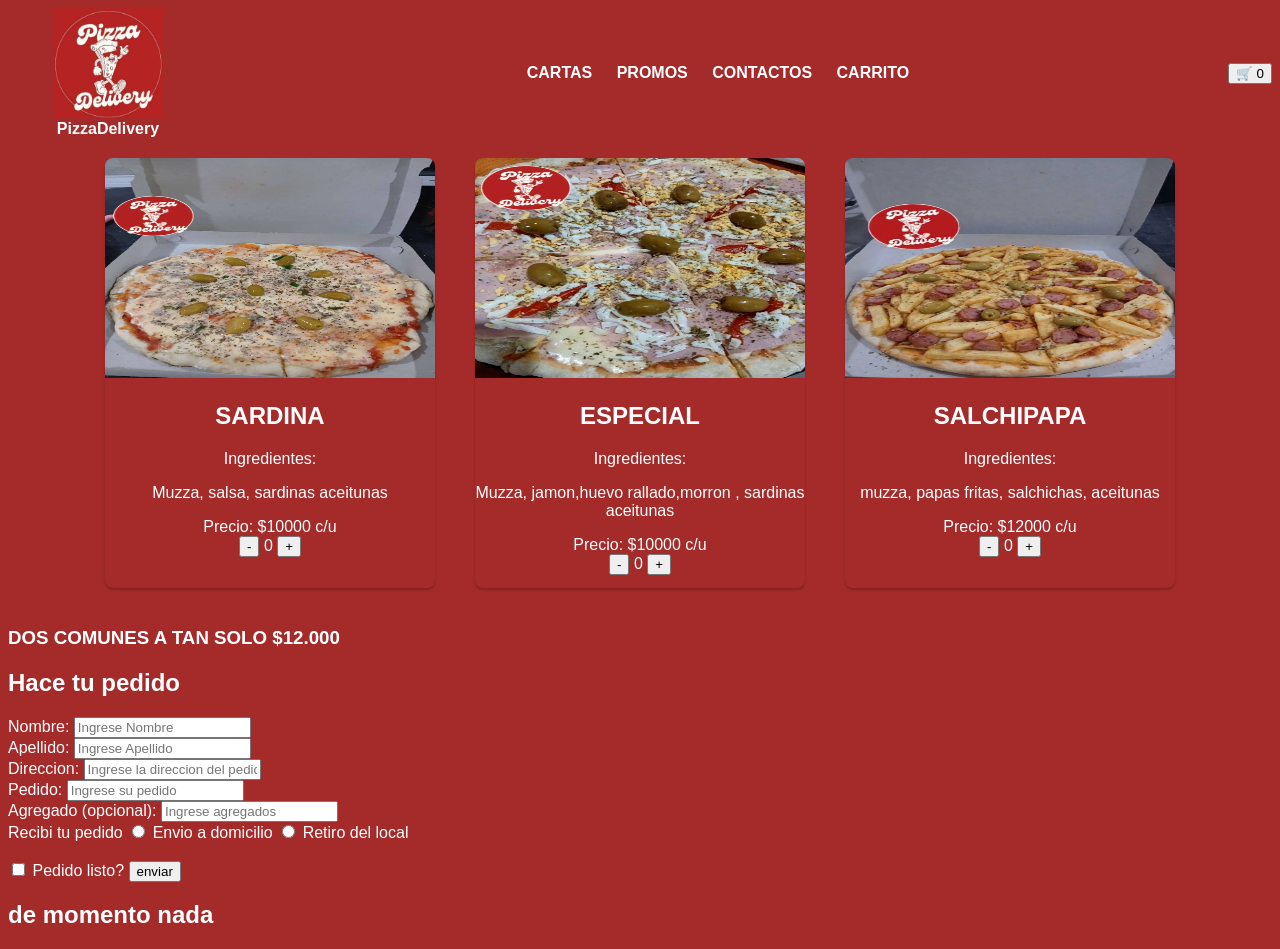
==== Proyectos/PizzaDelivery/index.html @ 33399176 "fix: proyectos" ====
<!DOCTYPE html>
<html lang="en">
<head>
    <meta charset="UTF-8">
    <link rel="stylesheet" href="pizzadelivery.css">
    <meta name="viewport" content="width=device-width, initial-scale=1.0">
    <title>PizzaDelivery</title>
</head>
<body>
    <header>
        <div class="logo">
            <img src="imagenes/logo/logo_pizzadelivery.jpeg" alt="Logo PizzaDelivery">
            <p>PizzaDelivery</p>
        </div>
        <button class="hamburguesa">☰</button>
        <nav class="menu">
            <ul>
                <li><a href="#cartaspizzas">CARTAS</a></li>
                <li><a href="#promos">PROMOS</a></li>
                <li><a href="#contacto">CONTACTOS</a></li>
                <li><a href="carro.html">CARRITO</a></li>
            </ul>
            
        </nav>
        <button class="header__carrito-btn" id="btnCarrito">
        🛒 <span id="contadorCarrito">0</span>
        </button>
    </header>
    <section id="cartaspizzas">
        <div class="cartas" id="cartas_pz">   
            <!-- <div class="carta"> -->
                <!-- <img src="imagenes/cartas/muzza.jpeg" alt="Sardina"> -->

                <!-- <h2>SARDINA</h2> -->

                <!-- <h3>Ingredientes</h3> -->
                <!-- <ul> -->
                    <!-- <li>Salsa de la casa</li> -->

                    <!-- <li>Muzarella</li> -->
                    <!-- <li>Sardinas</li> -->
                    <!-- <li>Aceitunas</li> -->
                <!-- </ul> -->
            <!-- </div> -->
            <!-- <div class="carta"> -->
                <!-- <img src="imagenes/cartas/especial.jpeg" alt="Especial"> -->
                <!-- <h3>ESPECIAL</h3> -->
                <!-- <h3>Ingredientes</h3> -->
                <!-- <ul> -->
                    <!-- <li>Salsa de la casa</li> -->
                    <!-- <li>Muzarella</li> -->
                    <!-- <li>Jamon cocido</li> -->
                    <!-- <li>Huevo</li> -->
                    <!-- <li>Morron</li> -->
                    <!-- <li>Aceitunas</li> -->
                <!-- </ul> -->
            <!-- </div> -->
        </div>    
    </section>
    <section id="promos">
        <div class="promos"></div>
        <h3>DOS COMUNES A TAN SOLO $12.000</h3>
    </section>
    <section id="contacto">
        <div class="Formulario">
            <h1>Hace tu pedido</h1>
            <main>
                        <form action="#" method="post">
        <label for="nombre">Nombre:</label>
        <input type="text" id="nombre" name="nombre" required placeholder="Ingrese Nombre"> <br>
        
        <label for="apellido">Apellido:</label>
        <input type="text" id="apellido" required placeholder="Ingrese Apellido"> <br>
        
        <label for="direccion">Direccion:</label>
        <input type="text" id="direccion" name="direccion" required placeholder="Ingrese la direccion del pedido"> <br>
        
        <label for="pedido">Pedido:</label>
        <input type="text" id="pedido" name="pedido" required placeholder="Ingrese su pedido"><br>
        
        <label for="mensaje">Agregado (opcional):</label>
        <input type="text" id="mensaje" name="mensaje" placeholder="Ingrese agregados"><br>
        
        
        <label>Recibi tu pedido</label>
        <input type="radio" id="envio" name="recibi" value="envio" required>
        <label for="envio">Envio a domicilio</label>
        <input type="radio" id="local" name="recibi" value="local" required>
        <label for="local">Retiro del local</label>
        <br><br>

       <!-- <label for="motivo">Motivo de contacto:</label>
        <select id="motivo" name="motivo">
            <option value="compra">compra</option>
            <option value="Consulta">Consulta</option>
        </select> 
        <br> -->
        <input type="checkbox" id="confirmar" name="confirmar" required>
        <label for="confirmar">Pedido listo?</label>
        <input type="submit" value="enviar">
        
    </form>
            </main>
        </div>
    </section>
    <section id="login">
        <h1>de momento nada</h1>
    </section> 
    <script type="module" src="pizzadelivery.js" defer></script> 
</body>
</html>
---- Proyectos/PizzaDelivery/pizzadelivery.css ----
body {
    color: white;
    background-color: brown;
    font-family: 'fredoka one', sans-serif ;
}

/* =========================================================
   HEADER
   ========================================================= */

header {
    display: flex;
    align-items: center;

    /* Permite que el menú pase a una segunda línea
       cuando se abre en celular */
    flex-wrap: wrap;
}


/* =========================================================
   BOTÓN HAMBURGUESA
   ========================================================= */

.hamburguesa {
    font-size: 50px;
    background: none;
    border: none;
    color: white;
    cursor: pointer;

    /* Aumenta el área donde se puede hacer clic */
    padding: 20px;

    /* Hace que el botón tenga un tamaño mínimo */
    width: 80px;
    height: 80px;

    /* Empuja el botón hacia la derecha */
    margin-left: auto;
}


/* =========================================================
   MENÚ
   ========================================================= */

/* En celular el menú comienza oculto */
.menu {
    display: none;
}


/* Cuando JS agrega la clase "mostrar", aparece */
.menu.mostrar {
    display: block;

    /* Hace que el menú ocupe toda la línea
       debajo del logo y del botón */
    width: 100%;
}


/* El menú ocupa todo el ancho debajo del encabezado */
header nav {
    width: 100%;
    flex: none;
    text-align: center;

    /* Eliminamos el desplazamiento que teníamos antes */
    margin-left: 0;
}


/* =========================================================
   LOGO
   ========================================================= */

.logo {
    width: 200px;
    flex-shrink: 0;
    text-align: center;
}


.logo p {
    margin: 2px 0 0 0;
    font-weight: bold;
    color: white;
}


.logo img {
    width: 150px;
    height: 110px;
    object-fit: contain;
    display: block;
    margin: 0 auto;
}


/* =========================================================
   OPCIONES DEL MENÚ
   ========================================================= */

.menu ul {
    list-style-type: none;
    margin: 0;
    padding: 0;
}


.menu ul li {
    /* En celular las opciones aparecen una debajo de otra */
    display: block;
}


.menu ul li a {
    /* Cada enlace ocupa todo el ancho disponible */
    display: block;
    padding: 10px;
    text-decoration: none;
    font-weight: bold;
    color: white;
}


.menu ul li a:hover {
    color: blue;
}


/* =========================================================
   CARTAS
   ========================================================= */

#cartas_pz {
    width: 100%;
    max-width: 1200px;
    height: auto;
    display: flex;
    flex-wrap: wrap;
    justify-content: center;
    margin: auto;
}

#cartas_pz .pizzas{
    width: 330px;
    height: 430px;
    border-radius: 8px;
    box-shadow: 0 2px 2px rgba(0, 0, 0, 0.2);
    overflow: hidden;
    margin: 20px;
    text-align: center;
    transition: all 0.25s;
}

#cartas_pz .pizzas:hover{
    transform: translateY(-15px);
    box-shadow: 0 12px 16px rgba(0, 0, 0, 0.2);
}

#cartas_pz .pizzas img{
    width: 330px;
    height: 220px;
}





@media (min-width: 1080px) {

    /* =====================================================
       HEADER PARA COMPUTADORA
       ===================================================== */

    header {
        display: flex;
        align-items: center;

        /* Evita que los elementos salten a otra línea */
        flex-wrap: nowrap;
    }


    /* =====================================================
       BOTÓN HAMBURGUESA
       ===================================================== */

    .hamburguesa {
        /* Oculta el botón en computadora */
        display: none;
    }


    /* =====================================================
       MENÚ
       ===================================================== */

    header nav {
        /* Hace que el menú ocupe el espacio disponible */
        flex: 1;

        /* Centra las opciones */
        text-align: center;

        margin-left: 0;
    }


    /* El menú vuelve a estar visible en computadora */
    .menu {
        display: block;
        width: auto;
    }


    /* =====================================================
       LOGO
       ===================================================== */

    .logo {
        width: 200px;
        flex-shrink: 0;
        text-align: center;
    }


    .logo p {
        margin: 2px 0 0 0;
        font-weight: bold;
        color: white;
    }


    .logo img {
        width: 150px;
        height: 110px;
        object-fit: contain;
        display: block;
        margin: 0 auto;
    }


    /* =====================================================
       OPCIONES DEL MENÚ
       ===================================================== */

    .menu ul {
        list-style-type: none;
        margin: 0;
        padding: 0;
    }


    .menu ul li {
        /* En computadora vuelven a estar una al lado de otra */
        display: inline-block;
    }


    .menu ul li a {
        display: block;
        padding: 10px;
        text-decoration: none;
        font-weight: bold;
        color: white;
    }


    .menu ul li a:hover {
        color: blue;
    }

    

}
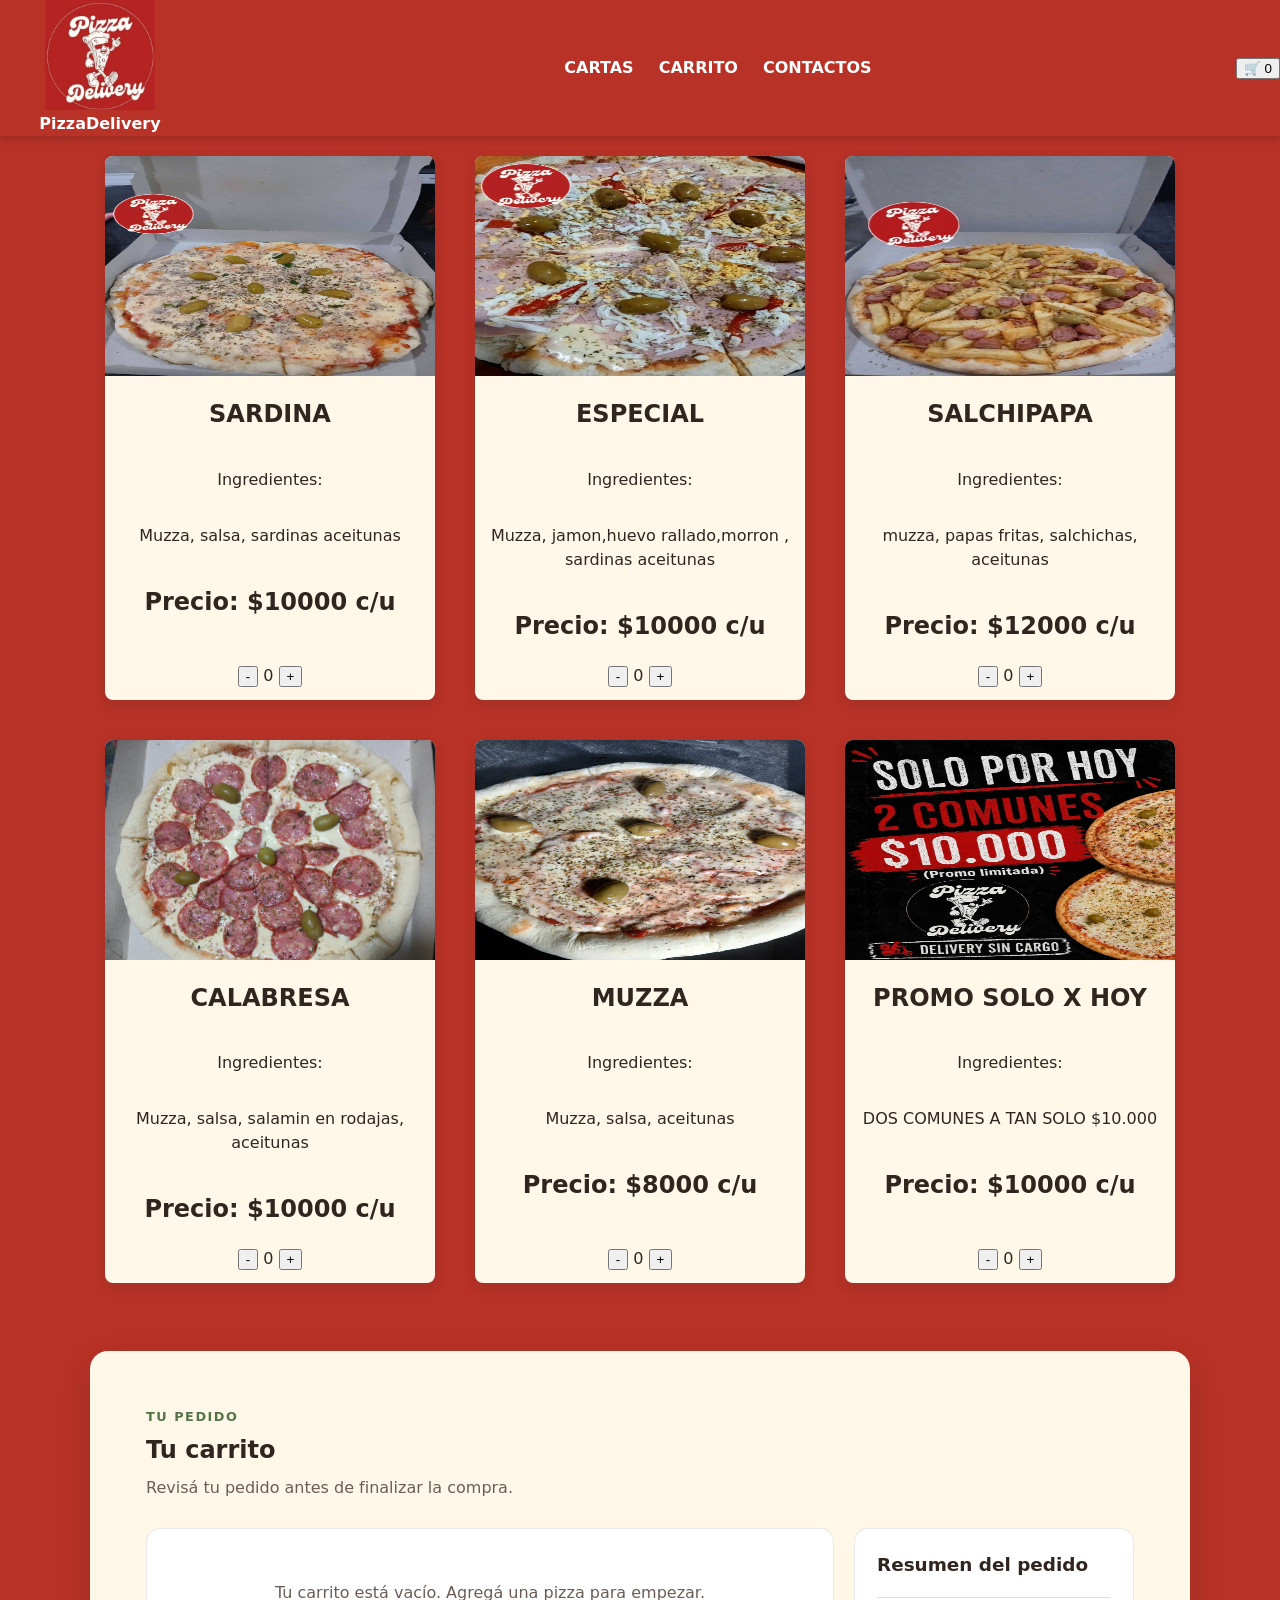
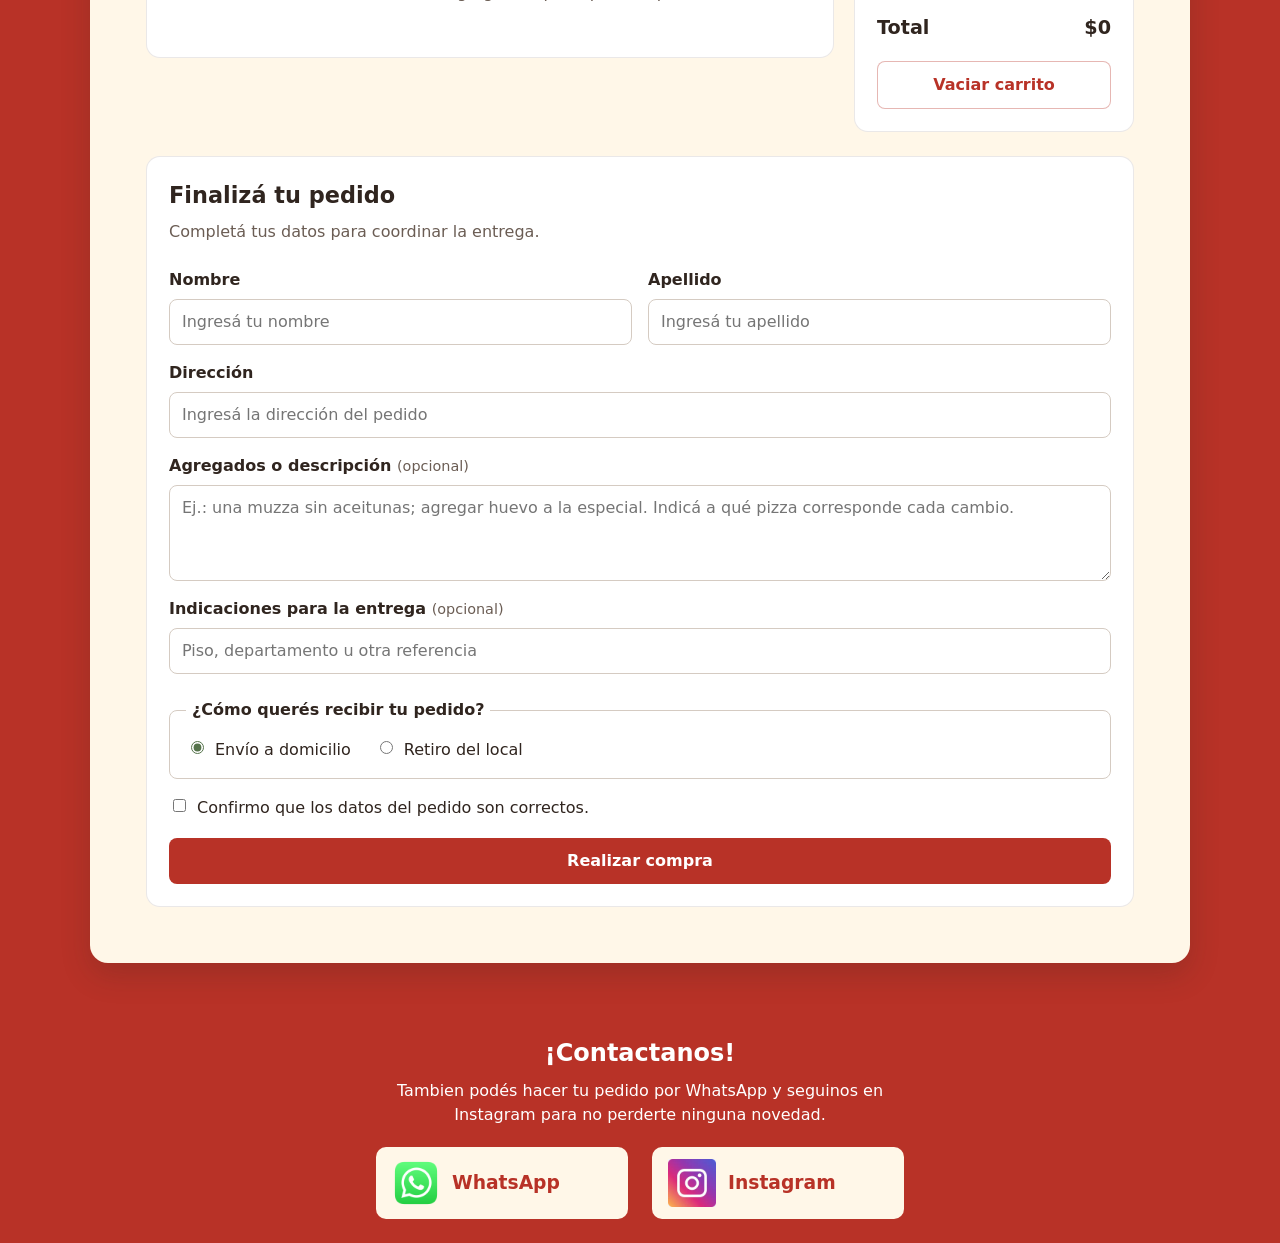
==== commit 39121fac: "pizzadelivery al 90% Co-authored-by: Copilot <223556219+Copilot@users.noreply.github.com>" ====
--- a/Proyectos/PizzaDelivery/index.html
+++ b/Proyectos/PizzaDelivery/index.html
@@ -1,5 +1,5 @@
 <!DOCTYPE html>
-<html lang="en">
+<html lang="es">
 <head>
     <meta charset="UTF-8">
     <link rel="stylesheet" href="pizzadelivery.css">
@@ -16,9 +16,8 @@
         <nav class="menu">
             <ul>
                 <li><a href="#cartaspizzas">CARTAS</a></li>
-                <li><a href="#promos">PROMOS</a></li>
+                <li><a href="#carrito">CARRITO</a></li>
                 <li><a href="#contacto">CONTACTOS</a></li>
-                <li><a href="carro.html">CARRITO</a></li>
             </ul>
             
         </nav>
@@ -28,84 +27,94 @@
     </header>
     <section id="cartaspizzas">
         <div class="cartas" id="cartas_pz">   
-            <!-- <div class="carta"> -->
-                <!-- <img src="imagenes/cartas/muzza.jpeg" alt="Sardina"> -->
 
-                <!-- <h2>SARDINA</h2> -->
-
-                <!-- <h3>Ingredientes</h3> -->
-                <!-- <ul> -->
-                    <!-- <li>Salsa de la casa</li> -->
-
-                    <!-- <li>Muzarella</li> -->
-                    <!-- <li>Sardinas</li> -->
-                    <!-- <li>Aceitunas</li> -->
-                <!-- </ul> -->
-            <!-- </div> -->
-            <!-- <div class="carta"> -->
-                <!-- <img src="imagenes/cartas/especial.jpeg" alt="Especial"> -->
-                <!-- <h3>ESPECIAL</h3> -->
-                <!-- <h3>Ingredientes</h3> -->
-                <!-- <ul> -->
-                    <!-- <li>Salsa de la casa</li> -->
-                    <!-- <li>Muzarella</li> -->
-                    <!-- <li>Jamon cocido</li> -->
-                    <!-- <li>Huevo</li> -->
-                    <!-- <li>Morron</li> -->
-                    <!-- <li>Aceitunas</li> -->
-                <!-- </ul> -->
-            <!-- </div> -->
         </div>    
     </section>
-    <section id="promos">
-        <div class="promos"></div>
-        <h3>DOS COMUNES A TAN SOLO $12.000</h3>
-    </section>
-    <section id="contacto">
-        <div class="Formulario">
-            <h1>Hace tu pedido</h1>
-            <main>
-                        <form action="#" method="post">
-        <label for="nombre">Nombre:</label>
-        <input type="text" id="nombre" name="nombre" required placeholder="Ingrese Nombre"> <br>
-        
-        <label for="apellido">Apellido:</label>
-        <input type="text" id="apellido" required placeholder="Ingrese Apellido"> <br>
-        
-        <label for="direccion">Direccion:</label>
-        <input type="text" id="direccion" name="direccion" required placeholder="Ingrese la direccion del pedido"> <br>
-        
-        <label for="pedido">Pedido:</label>
-        <input type="text" id="pedido" name="pedido" required placeholder="Ingrese su pedido"><br>
-        
-        <label for="mensaje">Agregado (opcional):</label>
-        <input type="text" id="mensaje" name="mensaje" placeholder="Ingrese agregados"><br>
-        
-        
-        <label>Recibi tu pedido</label>
-        <input type="radio" id="envio" name="recibi" value="envio" required>
-        <label for="envio">Envio a domicilio</label>
-        <input type="radio" id="local" name="recibi" value="local" required>
-        <label for="local">Retiro del local</label>
-        <br><br>
 
-       <!-- <label for="motivo">Motivo de contacto:</label>
-        <select id="motivo" name="motivo">
-            <option value="compra">compra</option>
-            <option value="Consulta">Consulta</option>
-        </select> 
-        <br> -->
-        <input type="checkbox" id="confirmar" name="confirmar" required>
-        <label for="confirmar">Pedido listo?</label>
-        <input type="submit" value="enviar">
-        
-    </form>
-            </main>
+    <section class="carrito" id="carrito">
+        <div class="carrito__encabezado">
+            <p class="carrito__etiqueta">Tu pedido</p>
+            <h2 class="seccion__titulo">Tu carrito</h2>
+            <p class="carrito__descripcion">Revisá tu pedido antes de finalizar la compra.</p>
+        </div>
+
+        <div class="carrito__contenedor">
+            <div class="carrito__lista" id="listaCarrito">
+                <!-- Los items se insertan dinámicamente con JS -->
+                <p class="carrito__vacio" id="carritoVacio">Tu carrito está vacío. Agregá una pizza para empezar.</p>
+            </div>
+
+            <aside class="carrito__resumen" id="resumenCarrito">
+                <h3 class="carrito__resumen-titulo">Resumen del pedido</h3>
+                <div class="carrito__linea carrito__linea--total">
+                    <span>Total</span>
+                    <span id="total">$0</span>
+                </div>
+                <button class="btn btn--secundario btn--bloque" id="btnVaciar" type="button">
+                    Vaciar carrito
+                </button>
+            </aside>
+        </div>
+
+        <div class="formulario-pedido-contenedor">
+            <h3 class="formulario-pedido__titulo">Finalizá tu pedido</h3>
+            <p class="formulario-pedido__descripcion">Completá tus datos para coordinar la entrega.</p>
+
+            <form id="formCheckout">
+                <div class="formulario-pedido__campos">
+                    <div class="formulario-pedido__campo">
+                        <label for="nombre">Nombre</label>
+                        <input type="text" id="nombre" placeholder="Ingresá tu nombre" required>
+                    </div>
+                    <div class="formulario-pedido__campo">
+                        <label for="apellido">Apellido</label>
+                        <input type="text" id="apellido" placeholder="Ingresá tu apellido" required>
+                    </div>
+                    <div class="formulario-pedido__campo formulario-pedido__campo--completo">
+                        <label for="direccion">Dirección</label>
+                        <input type="text" id="direccion" placeholder="Ingresá la dirección del pedido" required>
+                    </div>
+                    <div class="formulario-pedido__campo formulario-pedido__campo--completo">
+                        <label for="agregado">Agregados o descripción <span>(opcional)</span></label>
+                        <textarea id="agregado" rows="3" placeholder="Ej.: una muzza sin aceitunas; agregar huevo a la especial. Indicá a qué pizza corresponde cada cambio."></textarea>
+                    </div>
+                    <div class="formulario-pedido__campo formulario-pedido__campo--completo">
+                        <label for="indicacionesEntrega">Indicaciones para la entrega <span>(opcional)</span></label>
+                        <input type="text" id="indicacionesEntrega" placeholder="Piso, departamento u otra referencia">
+                    </div>
+                </div>
+
+                <fieldset class="formulario-pedido__envio">
+                    <legend>¿Cómo querés recibir tu pedido?</legend>
+                    <label><input type="radio" name="tipoEnvio" value="Envio a domicilio" checked> Envío a domicilio</label>
+                    <label><input type="radio" name="tipoEnvio" value="Retiro del local"> Retiro del local</label>
+                </fieldset>
+
+                <div class="formulario-pedido__confirmacion">
+                    <label><input type="checkbox" id="pedidoListo" required> Confirmo que los datos del pedido son correctos.</label>
+                </div>
+
+                <button type="submit" class="btn btn--primario btn--bloque" id="btnEnviarPedido">Realizar compra</button>
+            </form>
         </div>
     </section>
-    <section id="login">
-        <h1>de momento nada</h1>
-    </section> 
+
+    <section id="contacto">
+        <div class="contacto__encabezado">
+            <h2>¡Contactanos!</h2>
+            <p>Tambien podés hacer tu pedido por WhatsApp y seguinos en Instagram para no perderte ninguna novedad.</p>
+        </div>
+        <div class="contacto__lista">
+            <div class="WSP">
+                <img src="imagenes/logo/logo whatsapp.png" alt="WhatsApp">
+                <a href="http://wa.me/3865241081"><h3>WhatsApp</h3></a>
+            </div>
+            <div class="insta">
+                <img src="imagenes/logo/logo instagram.jpeg" alt="Instagram">
+                <a href="https://www.instagram.com/pizzadelivery.jba?exln=MTJzeGRubWtiNGFkYw=="><h3>Instagram</h3></a>
+            </div>
+        </div>
+    </section>
     <script type="module" src="pizzadelivery.js" defer></script> 
 </body>
 </html>
--- a/Proyectos/PizzaDelivery/pizzadelivery.css
+++ b/Proyectos/PizzaDelivery/pizzadelivery.css
@@ -1,7 +1,17 @@
+:root {
+    --fondo: #fff7e8;
+    --superficie: #ffffff;
+    --texto: #30251f;
+    --primario: #b83227;
+    --acento: #55734b;
+}
+
 body {
-    color: white;
-    background-color: brown;
-    font-family: 'fredoka one', sans-serif ;
+    margin: 0;
+    color: var(--texto);
+    background-color: var(--primario);
+    font-family: system-ui, -apple-system, "Segoe UI", sans-serif;
+    line-height: 1.5;
 }
 
 /* =========================================================
@@ -9,12 +19,24 @@
    ========================================================= */
 
 header {
+    position: sticky;
+    top: 0;
+    z-index: 1000;
+    box-shadow: 0 3px 8px rgba(0, 0, 0, 0.18);
+    background-color: var(--primario);
     display: flex;
     align-items: center;
 
     /* Permite que el menú pase a una segunda línea
        cuando se abre en celular */
     flex-wrap: wrap;
+}
+
+#cartaspizzas,
+#promos,
+#contacto,
+#carrito {
+    scroll-margin-top: 140px;
 }
 
 
@@ -127,7 +149,7 @@
 
 
 .menu ul li a:hover {
-    color: blue;
+    color: var(--fondo);
 }
 
 
@@ -147,27 +169,354 @@
 
 #cartas_pz .pizzas{
     width: 330px;
-    height: 430px;
-    border-radius: 8px;
-    box-shadow: 0 2px 2px rgba(0, 0, 0, 0.2);
+    min-height: 430px;
+    height: auto;
+    display: flex;
+    flex-direction: column;
     overflow: hidden;
     margin: 20px;
     text-align: center;
     transition: all 0.25s;
+    background-color: var(--fondo);
+    color: var(--texto);
+    border-radius: 8px;
+    box-shadow: 0 4px 12px rgba(48, 37, 31, 0.18);
 }
 
 #cartas_pz .pizzas:hover{
-    transform: translateY(-15px);
+    transform: translateY(-5px);
     box-shadow: 0 12px 16px rgba(0, 0, 0, 0.2);
 }
 
 #cartas_pz .pizzas img{
-    width: 330px;
+    width: 100%;
     height: 220px;
 }
 
-
-
+.controles-cantidad {
+    margin-top: auto;
+    padding-bottom: 12px;
+}
+
+/* =========================================================
+   CARRITO Y FINALIZACIÓN DEL PEDIDO
+   ========================================================= */
+
+.carrito {
+    box-sizing: border-box;
+    width: calc(100% - 32px);
+    max-width: 1100px;
+    margin: 48px auto;
+    padding: clamp(24px, 5vw, 56px);
+    scroll-margin-top: 140px;
+    background-color: var(--fondo);
+    border-radius: 18px;
+    box-shadow: 0 12px 30px rgba(48, 37, 31, 0.2);
+}
+
+.carrito__encabezado {
+    margin-bottom: 28px;
+}
+
+.carrito__etiqueta {
+    margin: 0 0 6px;
+    color: var(--acento);
+    font-size: 0.8rem;
+    font-weight: 800;
+    letter-spacing: 0.12em;
+    text-transform: uppercase;
+}
+
+.carrito .seccion__titulo,
+.formulario-pedido__titulo {
+    margin: 0;
+    color: var(--texto);
+}
+
+.carrito__descripcion,
+.formulario-pedido__descripcion {
+    margin: 8px 0 0;
+    color: #6b5d54;
+}
+
+.carrito__contenedor {
+    display: grid;
+    grid-template-columns: minmax(0, 1fr);
+    gap: 20px;
+    align-items: start;
+}
+
+.carrito__lista,
+.carrito__resumen,
+.formulario-pedido-contenedor {
+    min-width: 0;
+    padding: 22px;
+    background-color: var(--superficie);
+    border: 1px solid rgba(48, 37, 31, 0.1);
+    border-radius: 14px;
+}
+
+.carrito__vacio {
+    margin: 0;
+    padding: 30px 12px;
+    color: #6b5d54;
+    text-align: center;
+}
+
+.item-carrito {
+    display: flex;
+    flex-wrap: wrap;
+    align-items: center;
+    gap: 8px 16px;
+    margin-bottom: 14px;
+    padding: 16px;
+    background-color: var(--fondo);
+    border: 1px solid rgba(48, 37, 31, 0.08);
+    border-radius: 10px;
+}
+
+.item-carrito:last-child {
+    margin-bottom: 0;
+}
+
+.item-carrito__nombre {
+    flex: 1 1 100%;
+    margin: 0;
+    font-size: 1.05rem;
+}
+
+.item-carrito__cantidad,
+.item-carrito__subtotal {
+    margin: 0;
+}
+
+.item-carrito__cantidad {
+    color: #6b5d54;
+}
+
+.item-carrito__subtotal {
+    margin-left: auto;
+    font-weight: 700;
+}
+
+.carrito__resumen-titulo {
+    margin: 0 0 18px;
+    font-size: 1.15rem;
+}
+
+.carrito__linea--total {
+    display: flex;
+    justify-content: space-between;
+    gap: 16px;
+    margin-bottom: 18px;
+    padding-top: 16px;
+    border-top: 1px solid rgba(48, 37, 31, 0.15);
+    font-size: 1.2rem;
+    font-weight: 800;
+}
+
+.btn--bloque {
+    width: 100%;
+    min-height: 46px;
+    padding: 11px 16px;
+    border: 0;
+    border-radius: 8px;
+    font: inherit;
+    font-weight: 700;
+    cursor: pointer;
+    transition: background-color 0.2s, transform 0.2s;
+}
+
+.btn--secundario {
+    color: var(--primario);
+    background-color: #fff;
+    border: 1px solid rgba(184, 50, 39, 0.35);
+}
+
+.btn--secundario:hover {
+    background-color: #fff1ed;
+}
+
+.btn--primario {
+    color: #fff;
+    background-color: var(--primario);
+}
+
+.btn--primario:hover {
+    background-color: #96291f;
+}
+
+.btn--bloque:hover {
+    transform: translateY(-1px);
+}
+
+.formulario-pedido-contenedor {
+    margin-top: 24px;
+}
+
+.formulario-pedido__titulo {
+    font-size: 1.4rem;
+}
+
+.formulario-pedido__campos {
+    display: grid;
+    grid-template-columns: minmax(0, 1fr);
+    gap: 16px;
+    margin-top: 24px;
+}
+
+.formulario-pedido__campo {
+    display: flex;
+    flex-direction: column;
+    gap: 7px;
+}
+
+.formulario-pedido__campo label,
+.formulario-pedido__envio legend {
+    font-weight: 700;
+}
+
+.formulario-pedido__campo label span {
+    color: #6b5d54;
+    font-size: 0.9rem;
+    font-weight: 400;
+}
+
+.formulario-pedido__campo input,
+.formulario-pedido__campo textarea {
+    box-sizing: border-box;
+    width: 100%;
+    min-height: 44px;
+    padding: 10px 12px;
+    color: var(--texto);
+    background-color: #fff;
+    border: 1px solid #d5cbc2;
+    border-radius: 8px;
+    font: inherit;
+}
+
+.formulario-pedido__campo textarea {
+    min-height: 96px;
+    resize: vertical;
+}
+
+.formulario-pedido__campo input:focus,
+.formulario-pedido__campo textarea:focus {
+    outline: 3px solid rgba(85, 115, 75, 0.2);
+    border-color: var(--acento);
+}
+
+.formulario-pedido__envio {
+    display: flex;
+    flex-wrap: wrap;
+    gap: 14px 24px;
+    margin: 24px 0 16px;
+    padding: 16px;
+    border: 1px solid #d5cbc2;
+    border-radius: 8px;
+}
+
+.formulario-pedido__envio legend {
+    padding: 0 6px;
+}
+
+.formulario-pedido__envio label,
+.formulario-pedido__confirmacion label {
+    display: inline-flex;
+    align-items: flex-start;
+    gap: 8px;
+}
+
+.formulario-pedido__confirmacion {
+    margin-bottom: 18px;
+}
+
+.formulario-pedido__envio input,
+.formulario-pedido__confirmacion input {
+    accent-color: var(--acento);
+}
+
+@media (min-width: 720px) {
+    .carrito__contenedor {
+        grid-template-columns: minmax(0, 1fr) 280px;
+    }
+
+    .formulario-pedido__campos {
+        grid-template-columns: repeat(2, minmax(0, 1fr));
+    }
+
+    .formulario-pedido__campo--completo {
+        grid-column: 1 / -1;
+    }
+}
+/* CONTACTO */
+#contacto {
+    padding: 24px 16px;
+}
+
+.contacto__encabezado {
+    margin-bottom: 20px;
+    color: #fff;
+    text-align: center;
+}
+
+.contacto__encabezado h2 {
+    margin: 0 0 8px;
+}
+
+.contacto__encabezado p {
+    max-width: 560px;
+    margin: 0 auto;
+}
+
+.contacto__lista {
+    display: flex;
+    flex-direction: row;
+    flex-wrap: wrap;
+    justify-content: center;
+    gap: 24px;
+}
+
+.WSP,
+.insta {
+    display: flex;
+    align-items: center;
+    gap: 12px;
+    width: 220px;
+    padding: 12px 16px;
+    background-color: var(--fondo);
+    border-radius: 10px;
+}
+
+.WSP img,
+.insta img {
+    width: 48px;
+    height: 48px;
+    object-fit: contain;
+}
+
+.WSP h3,
+.insta h3 {
+    margin: 0;
+}
+
+#contacto a {
+    color: var(--primario);
+    text-decoration: none;
+}
+
+#contacto a:hover {
+    color: var(--acento);
+    text-decoration: underline;
+}
+
+@media (max-width: 719px) {
+    .contacto__lista {
+        flex-direction: column;
+        align-items: center;
+        gap: 12px;
+    }
+}
 
 
 @media (min-width: 1080px) {
@@ -207,6 +556,7 @@
         text-align: center;
 
         margin-left: 0;
+
     }
 
 
@@ -262,7 +612,7 @@
 
 
     .menu ul li a {
-        display: block;
+        display: inline-block;
         padding: 10px;
         text-decoration: none;
         font-weight: bold;
@@ -277,4 +627,3 @@
     
 
 }
-
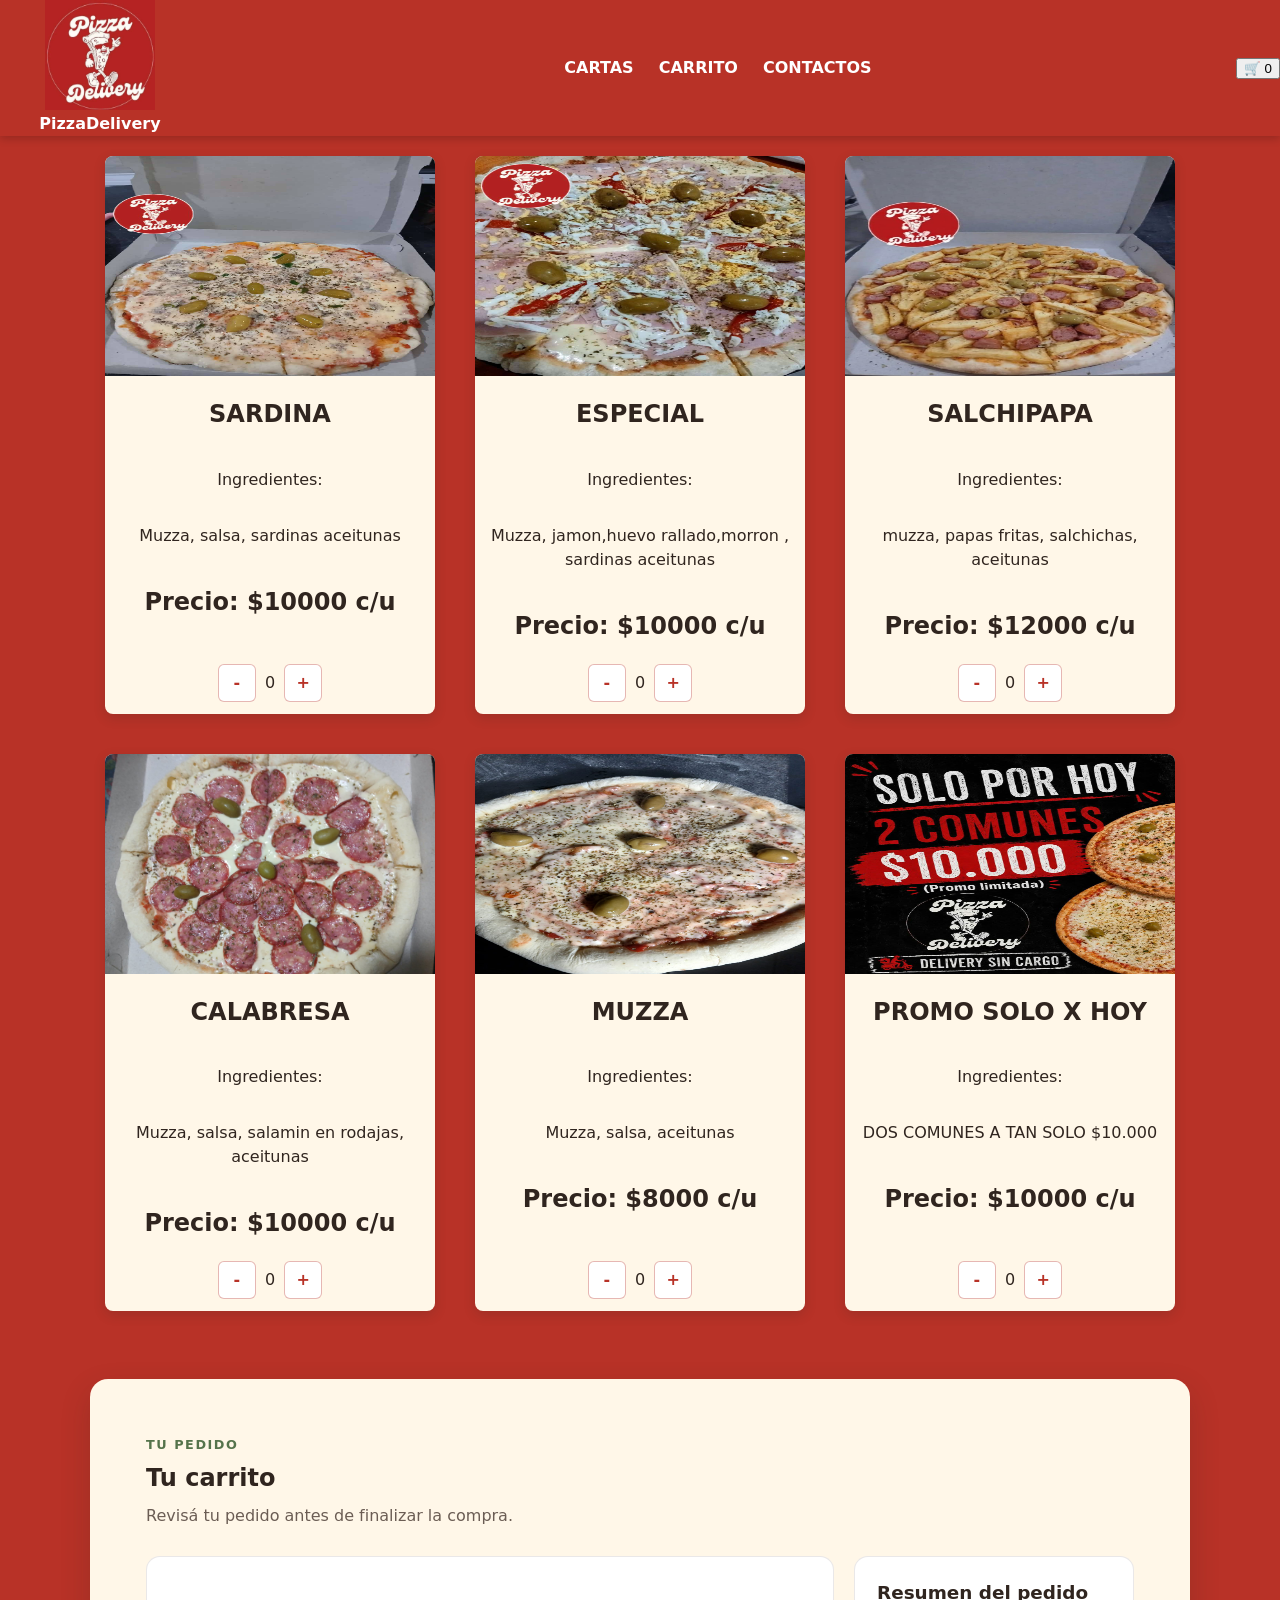
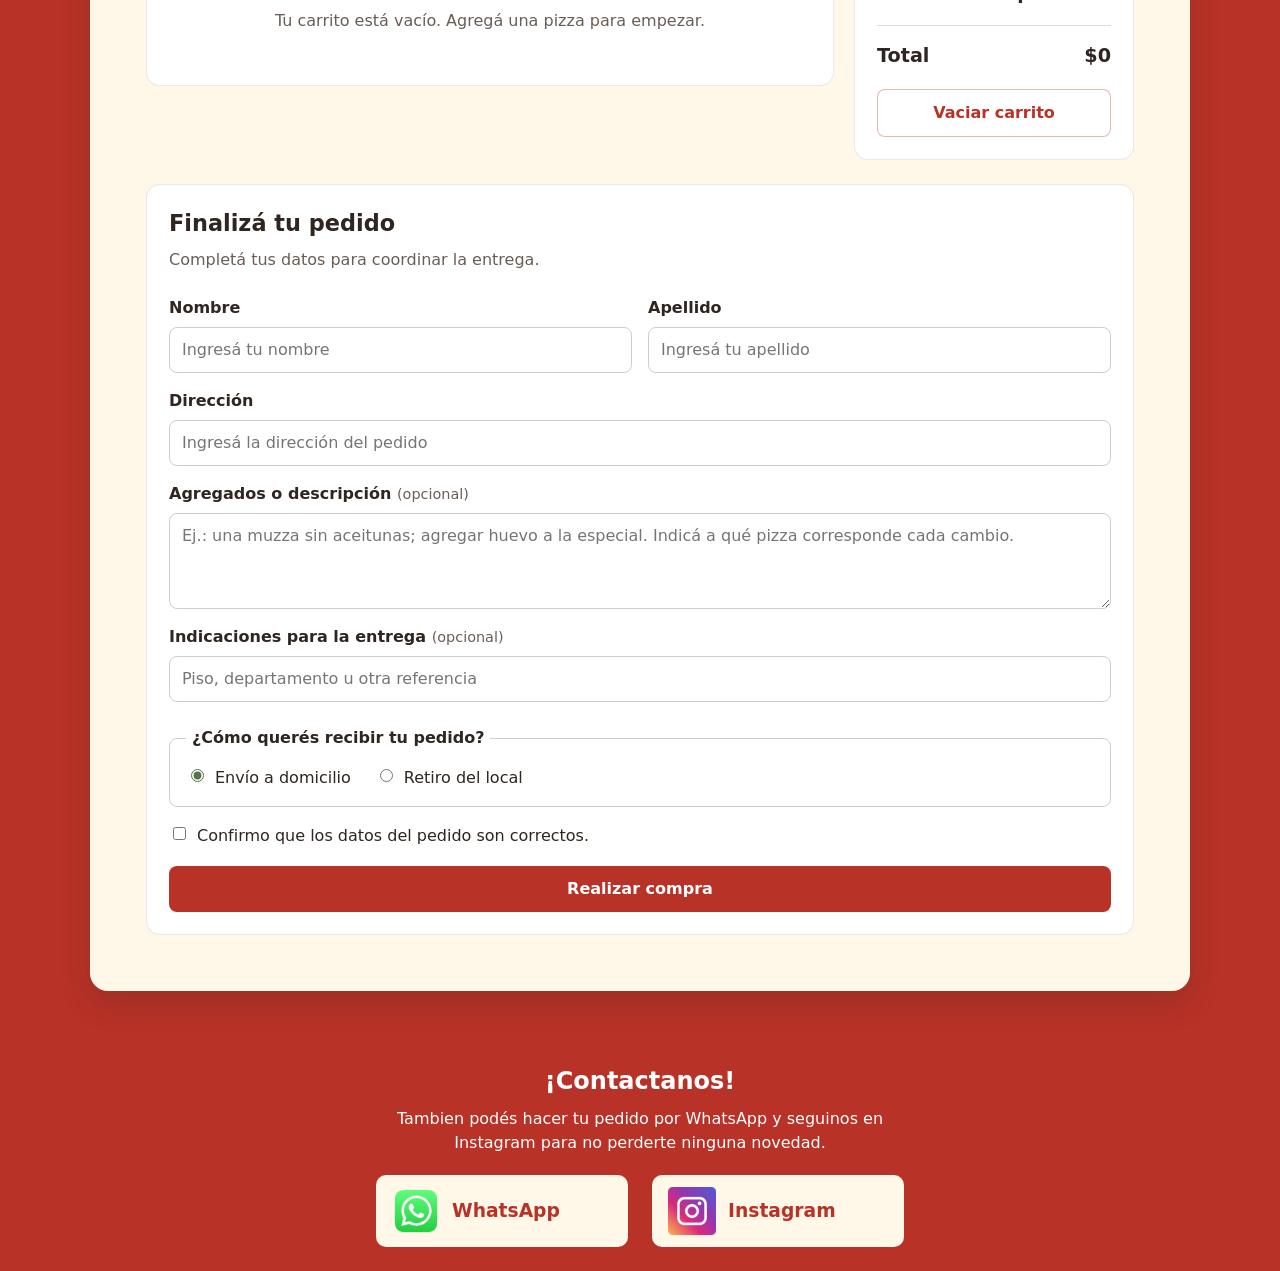
==== commit 9136f39e: "cambios en el js Co-authored-by: Copilot <223556219+Copilot@users.noreply.github.com>" ====
--- a/Proyectos/PizzaDelivery/index.html
+++ b/Proyectos/PizzaDelivery/index.html
@@ -10,9 +10,10 @@
     <header>
         <div class="logo">
             <img src="imagenes/logo/logo_pizzadelivery.jpeg" alt="Logo PizzaDelivery">
-            <p>PizzaDelivery</p>
+            <!-- titulo del logo con dom -->
+            <p id = "titulo_logo"></p>
         </div>
-        <button class="hamburguesa">☰</button>
+
         <nav class="menu">
             <ul>
                 <li><a href="#cartaspizzas">CARTAS</a></li>
@@ -27,6 +28,8 @@
     </header>
     <section id="cartaspizzas">
         <div class="cartas" id="cartas_pz">   
+
+            <!--array de pizzas -->
 
         </div>    
     </section>
--- a/Proyectos/PizzaDelivery/pizzadelivery.css
+++ b/Proyectos/PizzaDelivery/pizzadelivery.css
@@ -27,8 +27,7 @@
     display: flex;
     align-items: center;
 
-    /* Permite que el menú pase a una segunda línea
-       cuando se abre en celular */
+    /* Permite que el menú pase a una segunda línea en pantallas chicas */
     flex-wrap: wrap;
 }
 
@@ -41,44 +40,11 @@
 
 
 /* =========================================================
-   BOTÓN HAMBURGUESA
-   ========================================================= */
-
-.hamburguesa {
-    font-size: 50px;
-    background: none;
-    border: none;
-    color: white;
-    cursor: pointer;
-
-    /* Aumenta el área donde se puede hacer clic */
-    padding: 20px;
-
-    /* Hace que el botón tenga un tamaño mínimo */
-    width: 80px;
-    height: 80px;
-
-    /* Empuja el botón hacia la derecha */
-    margin-left: auto;
-}
-
-
-/* =========================================================
    MENÚ
    ========================================================= */
 
-/* En celular el menú comienza oculto */
 .menu {
-    display: none;
-}
-
-
-/* Cuando JS agrega la clase "mostrar", aparece */
-.menu.mostrar {
     display: block;
-
-    /* Hace que el menú ocupe toda la línea
-       debajo del logo y del botón */
     width: 100%;
 }
 
@@ -196,6 +162,26 @@
 .controles-cantidad {
     margin-top: auto;
     padding-bottom: 12px;
+}
+
+.controles-cantidad button,
+.item-carrito__controles button {
+    min-width: 38px;
+    min-height: 36px;
+    margin: 0 4px;
+    padding: 6px 10px;
+    color: var(--primario);
+    background-color: #fff;
+    border: 1px solid rgba(184, 50, 39, 0.35);
+    border-radius: 6px;
+    font: inherit;
+    font-weight: 700;
+    cursor: pointer;
+}
+
+.controles-cantidad button:hover,
+.item-carrito__controles button:hover {
+    background-color: var(--fondo);
 }
 
 /* =========================================================
@@ -297,6 +283,12 @@
 .item-carrito__subtotal {
     margin-left: auto;
     font-weight: 700;
+}
+
+.item-carrito__controles {
+    display: flex;
+    align-items: center;
+    gap: 4px;
 }
 
 .carrito__resumen-titulo {
@@ -511,6 +503,17 @@
 }
 
 @media (max-width: 719px) {
+    header {
+        position: static;
+    }
+
+    #cartaspizzas,
+    #promos,
+    #contacto,
+    #carrito {
+        scroll-margin-top: 0;
+    }
+
     .contacto__lista {
         flex-direction: column;
         align-items: center;
@@ -535,16 +538,6 @@
 
 
     /* =====================================================
-       BOTÓN HAMBURGUESA
-       ===================================================== */
-
-    .hamburguesa {
-        /* Oculta el botón en computadora */
-        display: none;
-    }
-
-
-    /* =====================================================
        MENÚ
        ===================================================== */
 
@@ -560,9 +553,7 @@
     }
 
 
-    /* El menú vuelve a estar visible en computadora */
     .menu {
-        display: block;
         width: auto;
     }
 
